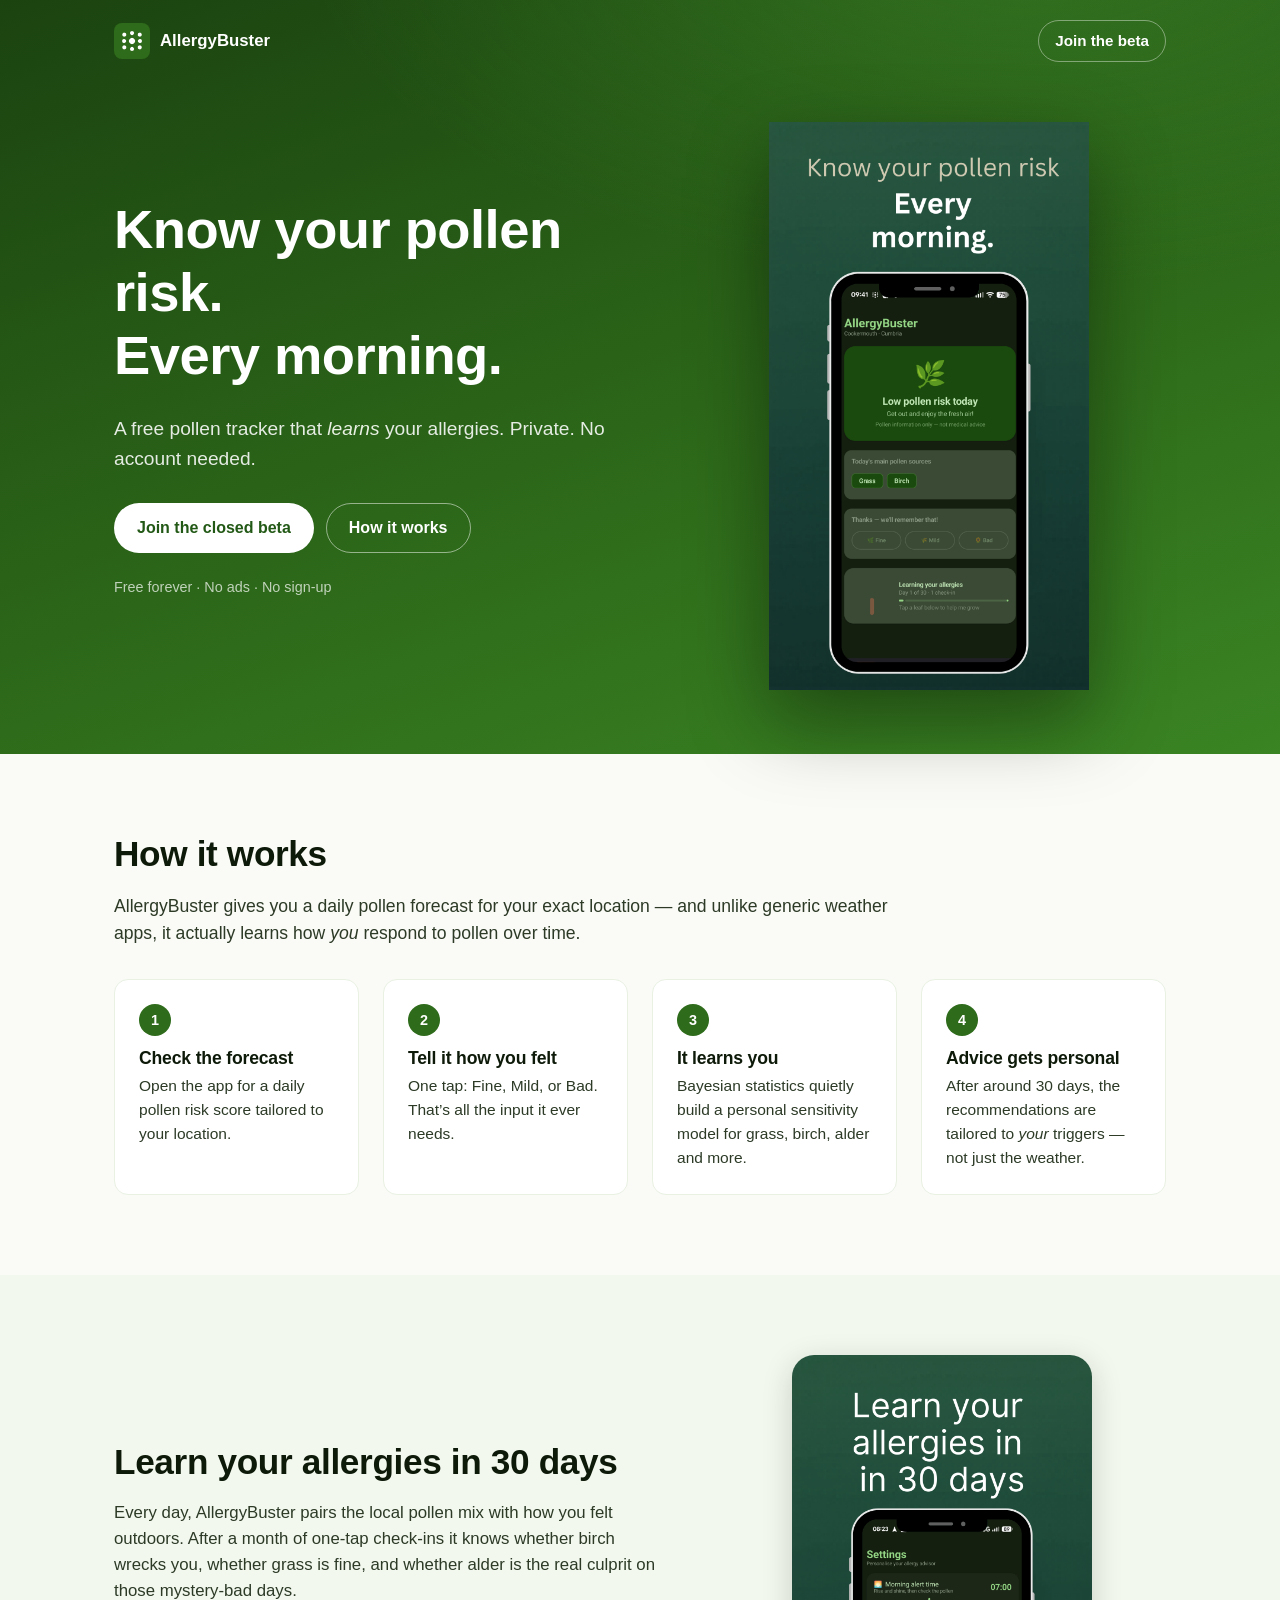
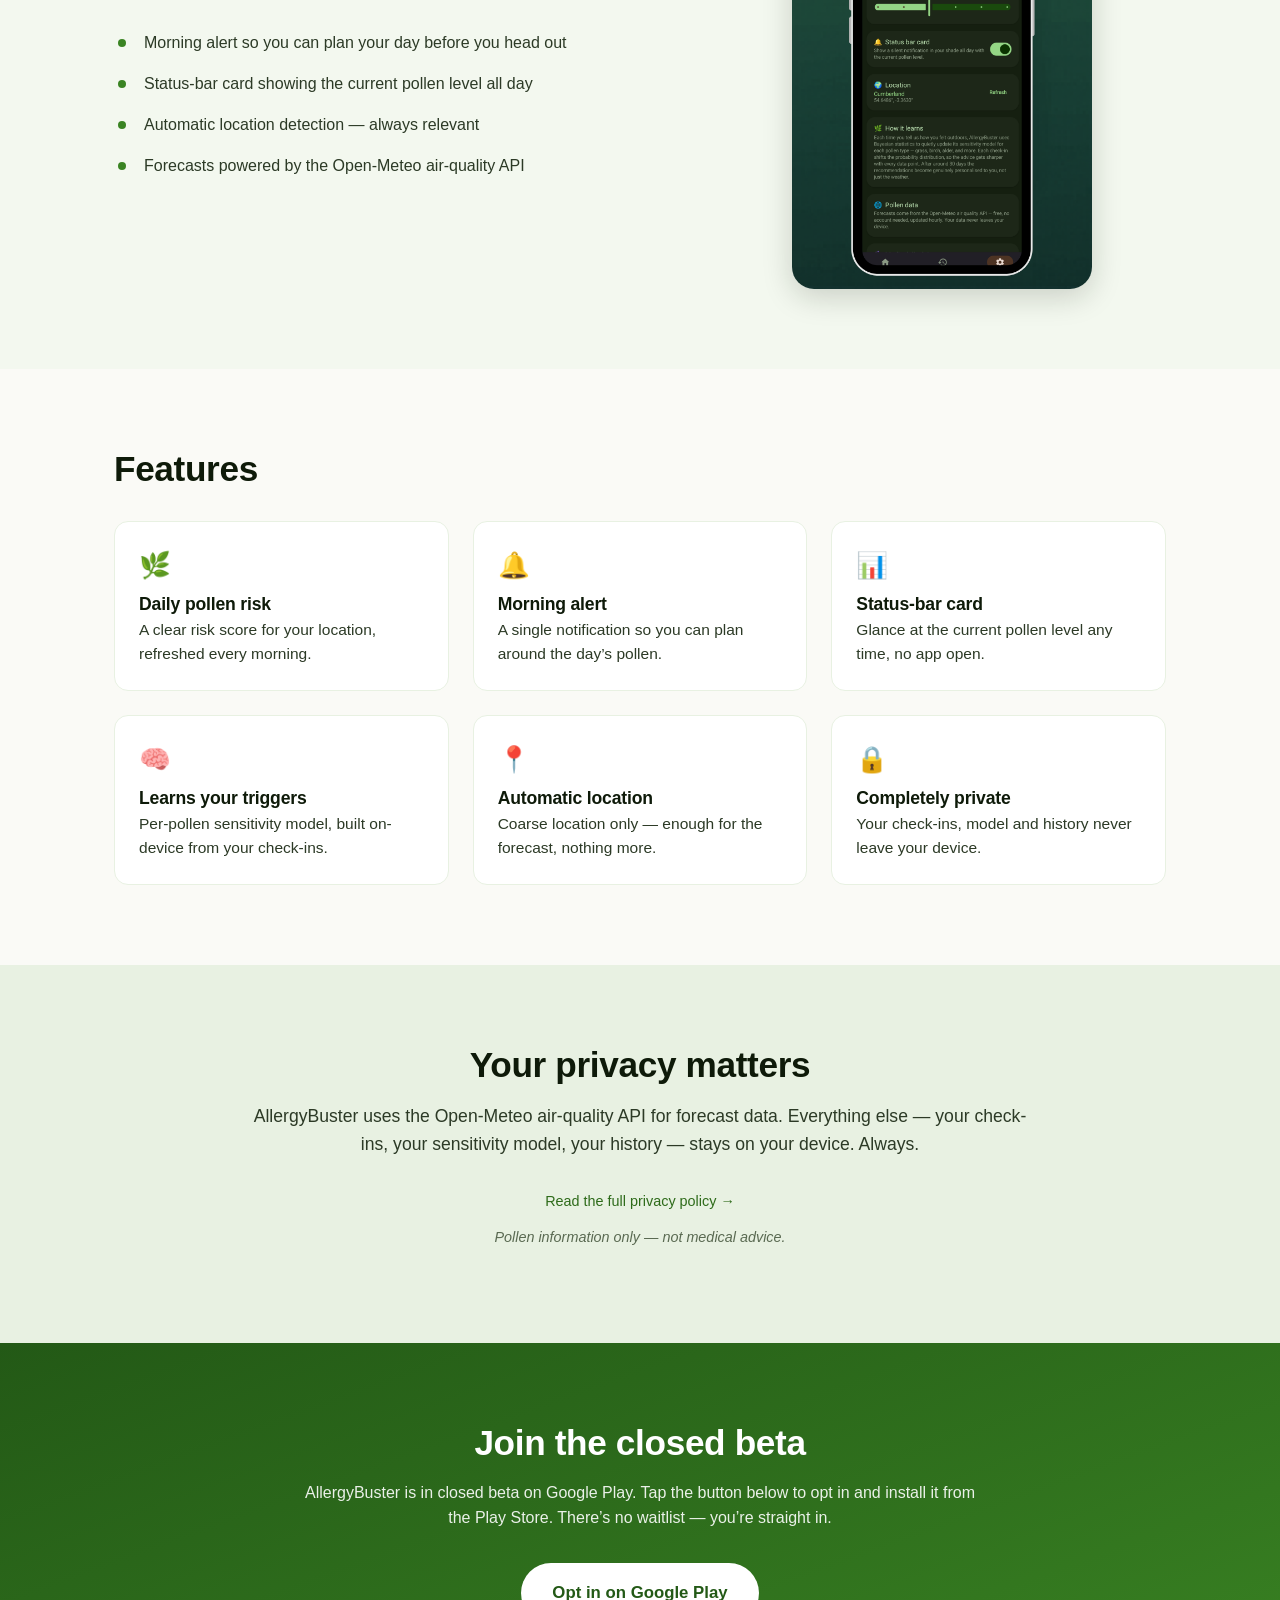
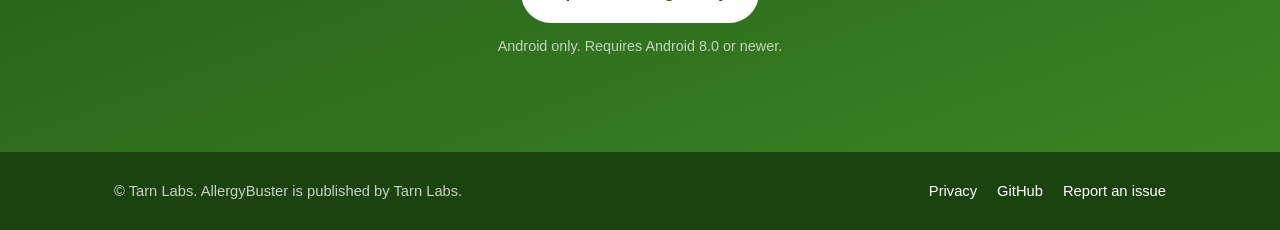
==== docs/index.html @ 89828f68 "Add GitHub Pages landing page for AllergyBuster A static site under docs/ advertising the app, with " ====
<!doctype html>
<html lang="en">
<head>
  <meta charset="utf-8">
  <meta name="viewport" content="width=device-width, initial-scale=1">
  <title>AllergyBuster — A pollen tracker that learns your allergies</title>
  <meta name="description" content="Free pollen tracker that learns your allergies. Private. No account needed.">

  <meta property="og:title" content="AllergyBuster">
  <meta property="og:description" content="Free pollen tracker that learns your allergies. Private. No account needed.">
  <meta property="og:image" content="images/feature_graphic.png">
  <meta property="og:type" content="website">
  <meta name="twitter:card" content="summary_large_image">

  <link rel="icon" type="image/png" href="images/icon.png">
  <link rel="apple-touch-icon" href="images/icon.png">
  <link rel="stylesheet" href="style.css">
</head>
<body>

<header class="hero">
  <nav class="nav">
    <a class="brand" href="#top">
      <img src="images/icon.png" alt="" width="36" height="36">
      <span>AllergyBuster</span>
    </a>
    <a class="nav-cta" href="#beta">Join the beta</a>
  </nav>

  <div class="hero-inner" id="top">
    <div class="hero-copy">
      <h1>Know your pollen risk.<br>Every morning.</h1>
      <p class="lede">
        A free pollen tracker that <em>learns</em> your allergies.
        Private. No account needed.
      </p>
      <div class="hero-cta">
        <a class="btn btn-primary" href="#beta">Join the closed beta</a>
        <a class="btn btn-ghost" href="#how">How it works</a>
      </div>
      <p class="hero-meta">Free forever &middot; No ads &middot; No sign-up</p>
    </div>

    <div class="hero-art">
      <img src="images/screenshot-forecast.png"
           alt="AllergyBuster home screen showing today's pollen risk"
           loading="eager">
    </div>
  </div>
</header>

<main>

  <section class="section" id="how">
    <div class="container">
      <h2>How it works</h2>
      <p class="section-lede">
        AllergyBuster gives you a daily pollen forecast for your exact location &mdash;
        and unlike generic weather apps, it actually learns how <em>you</em> respond to pollen over time.
      </p>

      <ol class="steps">
        <li>
          <span class="step-num">1</span>
          <h3>Check the forecast</h3>
          <p>Open the app for a daily pollen risk score tailored to your location.</p>
        </li>
        <li>
          <span class="step-num">2</span>
          <h3>Tell it how you felt</h3>
          <p>One tap: Fine, Mild, or Bad. That&rsquo;s all the input it ever needs.</p>
        </li>
        <li>
          <span class="step-num">3</span>
          <h3>It learns you</h3>
          <p>Bayesian statistics quietly build a personal sensitivity model for grass, birch, alder and more.</p>
        </li>
        <li>
          <span class="step-num">4</span>
          <h3>Advice gets personal</h3>
          <p>After around 30 days, the recommendations are tailored to <em>your</em> triggers &mdash; not just the weather.</p>
        </li>
      </ol>
    </div>
  </section>

  <section class="section section-alt">
    <div class="container two-col">
      <div class="two-col-copy">
        <h2>Learn your allergies in 30 days</h2>
        <p>
          Every day, AllergyBuster pairs the local pollen mix with how you felt outdoors.
          After a month of one-tap check-ins it knows whether birch wrecks you, whether grass
          is fine, and whether alder is the real culprit on those mystery-bad days.
        </p>
        <ul class="feature-list">
          <li>Morning alert so you can plan your day before you head out</li>
          <li>Status-bar card showing the current pollen level all day</li>
          <li>Automatic location detection &mdash; always relevant</li>
          <li>Forecasts powered by the Open-Meteo air-quality API</li>
        </ul>
      </div>
      <div class="two-col-art">
        <img src="images/screenshot-settings.png"
             alt="AllergyBuster settings screen with morning alert, status-bar card and location"
             loading="lazy">
      </div>
    </div>
  </section>

  <section class="section" id="features">
    <div class="container">
      <h2>Features</h2>
      <div class="features">
        <div class="feature">
          <div class="feature-icon" aria-hidden="true">&#127807;</div>
          <h3>Daily pollen risk</h3>
          <p>A clear risk score for your location, refreshed every morning.</p>
        </div>
        <div class="feature">
          <div class="feature-icon" aria-hidden="true">&#128276;</div>
          <h3>Morning alert</h3>
          <p>A single notification so you can plan around the day&rsquo;s pollen.</p>
        </div>
        <div class="feature">
          <div class="feature-icon" aria-hidden="true">&#128202;</div>
          <h3>Status-bar card</h3>
          <p>Glance at the current pollen level any time, no app open.</p>
        </div>
        <div class="feature">
          <div class="feature-icon" aria-hidden="true">&#129504;</div>
          <h3>Learns your triggers</h3>
          <p>Per-pollen sensitivity model, built on-device from your check-ins.</p>
        </div>
        <div class="feature">
          <div class="feature-icon" aria-hidden="true">&#128205;</div>
          <h3>Automatic location</h3>
          <p>Coarse location only &mdash; enough for the forecast, nothing more.</p>
        </div>
        <div class="feature">
          <div class="feature-icon" aria-hidden="true">&#128274;</div>
          <h3>Completely private</h3>
          <p>Your check-ins, model and history never leave your device.</p>
        </div>
      </div>
    </div>
  </section>

  <section class="section section-privacy">
    <div class="container">
      <h2>Your privacy matters</h2>
      <p class="section-lede">
        AllergyBuster uses the Open-Meteo air-quality API for forecast data.
        Everything else &mdash; your check-ins, your sensitivity model, your history &mdash;
        stays on your device. Always.
      </p>
      <p class="fineprint">
        <a href="privacy.html">Read the full privacy policy &rarr;</a>
      </p>
      <p class="fineprint disclaimer">
        Pollen information only &mdash; not medical advice.
      </p>
    </div>
  </section>

  <section class="section section-cta" id="beta">
    <div class="container container-narrow">
      <h2>Join the closed beta</h2>
      <p>
        AllergyBuster is in closed beta on Google Play. Tap the button below to opt in
        and install it from the Play Store. There&rsquo;s no waitlist &mdash; you&rsquo;re straight in.
      </p>
      <p class="cta-buttons">
        <a class="btn btn-primary btn-large"
           href="https://play.google.com/apps/testing/com.tarnlabs.allergybuster"
           rel="noopener">
          Opt in on Google Play
        </a>
      </p>
      <p class="fineprint">
        Android only. Requires Android 8.0 or newer.
      </p>
    </div>
  </section>

</main>

<footer class="footer">
  <div class="container footer-inner">
    <p>&copy; Tarn Labs. AllergyBuster is published by Tarn Labs.</p>
    <ul class="footer-links">
      <li><a href="privacy.html">Privacy</a></li>
      <li><a href="https://github.com/DRourke-87/allergybuster" rel="noopener">GitHub</a></li>
      <li><a href="https://github.com/DRourke-87/allergybuster/issues" rel="noopener">Report an issue</a></li>
    </ul>
  </div>
</footer>

</body>
</html>
---- docs/style.css ----
/* AllergyBuster landing page */

:root {
  --green-900: #1b4310;
  --green-800: #235916;
  --green-700: #2e6b1a;
  --green-600: #3a8423;
  --green-500: #4ea534;
  --green-100: #e8f1e2;
  --green-50:  #f3f8ef;
  --ink-900:   #0e1a09;
  --ink-700:   #2c3a26;
  --ink-500:   #5a6a52;
  --ink-300:   #aab3a4;
  --cream:     #fafaf6;
  --white:     #ffffff;
  --radius:    14px;
  --shadow:    0 8px 30px rgba(14, 26, 9, 0.18);
  --maxw:      1100px;
  --font:      -apple-system, BlinkMacSystemFont, "Segoe UI", Roboto, "Helvetica Neue", Arial, sans-serif;
}

* { box-sizing: border-box; }

html, body {
  margin: 0;
  padding: 0;
  font-family: var(--font);
  color: var(--ink-900);
  background: var(--cream);
  line-height: 1.55;
  -webkit-font-smoothing: antialiased;
  text-rendering: optimizeLegibility;
}

img { max-width: 100%; height: auto; display: block; }

a { color: var(--green-700); text-decoration: none; }
a:hover { text-decoration: underline; }

h1, h2, h3 {
  font-weight: 700;
  line-height: 1.15;
  margin: 0 0 0.5em;
  color: var(--ink-900);
  letter-spacing: -0.01em;
}

h1 { font-size: clamp(2.1rem, 4.5vw, 3.4rem); }
h2 { font-size: clamp(1.6rem, 3vw, 2.2rem); }
h3 { font-size: 1.1rem; }

p { margin: 0 0 1em; }

.container {
  max-width: var(--maxw);
  margin: 0 auto;
  padding: 0 24px;
}
.container-narrow { max-width: 720px; }

/* ---------- Hero ---------- */

.hero {
  background:
    radial-gradient(1200px 600px at 80% -10%, rgba(78, 165, 52, 0.35), transparent 60%),
    linear-gradient(160deg, var(--green-900) 0%, var(--green-700) 60%, var(--green-600) 100%);
  color: var(--white);
  padding-bottom: 64px;
}

.nav {
  max-width: var(--maxw);
  margin: 0 auto;
  padding: 20px 24px;
  display: flex;
  align-items: center;
  justify-content: space-between;
}

.brand {
  color: var(--white);
  font-weight: 700;
  display: inline-flex;
  align-items: center;
  gap: 10px;
  font-size: 1.05rem;
}
.brand img { border-radius: 8px; }
.brand:hover { text-decoration: none; }

.nav-cta {
  color: var(--white);
  border: 1px solid rgba(255,255,255,0.4);
  padding: 8px 16px;
  border-radius: 999px;
  font-weight: 600;
  font-size: 0.95rem;
  transition: background 0.15s ease;
}
.nav-cta:hover { background: rgba(255,255,255,0.12); text-decoration: none; }

.hero-inner {
  max-width: var(--maxw);
  margin: 0 auto;
  padding: 40px 24px 0;
  display: grid;
  grid-template-columns: 1.05fr 0.95fr;
  gap: 56px;
  align-items: center;
}

.hero-copy h1 { color: var(--white); }
.hero-copy em { font-style: italic; color: var(--green-100); }

.lede {
  font-size: 1.2rem;
  color: rgba(255,255,255,0.88);
  margin-top: 1rem;
  margin-bottom: 1.8rem;
  max-width: 32em;
}

.hero-cta {
  display: flex;
  flex-wrap: wrap;
  gap: 12px;
}

.hero-meta {
  margin-top: 1.4rem;
  font-size: 0.9rem;
  color: rgba(255,255,255,0.7);
}

.hero-art img {
  max-width: 320px;
  margin: 0 auto;
  filter: drop-shadow(0 30px 40px rgba(0,0,0,0.4));
}

/* ---------- Buttons ---------- */

.btn {
  display: inline-block;
  font-weight: 600;
  font-size: 1rem;
  padding: 12px 22px;
  border-radius: 999px;
  border: 1px solid transparent;
  transition: transform 0.05s ease, background 0.15s ease, border-color 0.15s ease;
  white-space: nowrap;
}
.btn:hover { text-decoration: none; transform: translateY(-1px); }
.btn:active { transform: translateY(0); }

.btn-primary {
  background: var(--white);
  color: var(--green-800);
}
.btn-primary:hover { background: var(--green-50); }

.btn-ghost {
  background: transparent;
  color: var(--white);
  border-color: rgba(255,255,255,0.5);
}
.btn-ghost:hover { background: rgba(255,255,255,0.1); }

.btn-large { padding: 16px 30px; font-size: 1.05rem; }

/* ---------- Sections ---------- */

.section {
  padding: 80px 0;
}
.section-alt {
  background: var(--green-50);
}
.section-privacy {
  background: var(--green-100);
  text-align: center;
}
.section-cta {
  background: linear-gradient(160deg, var(--green-800), var(--green-600));
  color: var(--white);
  text-align: center;
}
.section-cta h2 { color: var(--white); }
.section-cta p { color: rgba(255,255,255,0.9); }
.section-cta .fineprint { color: rgba(255,255,255,0.7); }

.section-lede {
  font-size: 1.1rem;
  color: var(--ink-700);
  max-width: 44em;
  margin-bottom: 2rem;
}
.section-privacy .section-lede {
  margin-left: auto;
  margin-right: auto;
}

/* ---------- Steps ---------- */

.steps {
  list-style: none;
  padding: 0;
  margin: 32px 0 0;
  display: grid;
  grid-template-columns: repeat(4, 1fr);
  gap: 24px;
}
.steps li {
  background: var(--white);
  border-radius: var(--radius);
  padding: 24px;
  border: 1px solid var(--green-100);
}
.step-num {
  display: inline-flex;
  align-items: center;
  justify-content: center;
  width: 32px;
  height: 32px;
  border-radius: 50%;
  background: var(--green-700);
  color: var(--white);
  font-weight: 700;
  font-size: 0.9rem;
  margin-bottom: 12px;
}
.steps h3 { margin-bottom: 6px; }
.steps p { color: var(--ink-700); margin-bottom: 0; font-size: 0.97rem; }

/* ---------- Two-col ---------- */

.two-col {
  display: grid;
  grid-template-columns: 1.1fr 0.9fr;
  gap: 56px;
  align-items: center;
}
.two-col-copy p { color: var(--ink-700); font-size: 1.05rem; }
.two-col-art img {
  max-width: 300px;
  margin: 0 auto;
  border-radius: 22px;
  box-shadow: var(--shadow);
}

.feature-list {
  padding-left: 0;
  list-style: none;
  margin-top: 1.2rem;
}
.feature-list li {
  position: relative;
  padding: 8px 0 8px 30px;
  color: var(--ink-700);
}
.feature-list li::before {
  content: "";
  position: absolute;
  left: 4px;
  top: 16px;
  width: 8px;
  height: 8px;
  border-radius: 50%;
  background: var(--green-600);
}

/* ---------- Features grid ---------- */

.features {
  display: grid;
  grid-template-columns: repeat(3, 1fr);
  gap: 24px;
  margin-top: 32px;
}
.feature {
  background: var(--white);
  border-radius: var(--radius);
  padding: 24px;
  border: 1px solid var(--green-100);
}
.feature-icon {
  font-size: 1.6rem;
  margin-bottom: 8px;
}
.feature h3 { margin-bottom: 4px; }
.feature p { color: var(--ink-700); margin-bottom: 0; font-size: 0.97rem; }

/* ---------- CTA ---------- */

.cta-buttons {
  margin: 32px 0 12px;
}

.fineprint {
  font-size: 0.9rem;
  color: var(--ink-500);
}
.disclaimer { font-style: italic; margin-top: 8px; }

/* ---------- Footer ---------- */

.footer {
  background: var(--green-900);
  color: rgba(255,255,255,0.75);
  padding: 28px 0;
  font-size: 0.92rem;
}
.footer a { color: var(--white); }
.footer-inner {
  display: flex;
  flex-wrap: wrap;
  gap: 12px 24px;
  justify-content: space-between;
  align-items: center;
}
.footer p { margin: 0; }
.footer-links {
  list-style: none;
  display: flex;
  gap: 20px;
  margin: 0;
  padding: 0;
}

/* ---------- Privacy page ---------- */

.doc {
  max-width: 760px;
  margin: 0 auto;
  padding: 64px 24px;
}
.doc h1 { font-size: 2rem; }
.doc h2 {
  font-size: 1.3rem;
  margin-top: 2rem;
}
.doc table {
  width: 100%;
  border-collapse: collapse;
  margin: 1rem 0 1.5rem;
  font-size: 0.96rem;
}
.doc th, .doc td {
  text-align: left;
  padding: 10px 12px;
  border-bottom: 1px solid var(--green-100);
  vertical-align: top;
}
.doc th { background: var(--green-50); }
.doc-back {
  display: inline-flex;
  align-items: center;
  gap: 6px;
  margin-bottom: 24px;
  font-size: 0.95rem;
}

/* ---------- Responsive ---------- */

@media (max-width: 880px) {
  .hero-inner {
    grid-template-columns: 1fr;
    gap: 32px;
    padding-top: 24px;
  }
  .hero-art img { max-width: 260px; }

  .two-col {
    grid-template-columns: 1fr;
    gap: 32px;
  }
  .two-col-art { order: -1; }
  .two-col-art img { max-width: 240px; }

  .steps { grid-template-columns: repeat(2, 1fr); }
  .features { grid-template-columns: repeat(2, 1fr); }

  .section { padding: 56px 0; }
}

@media (max-width: 520px) {
  .steps { grid-template-columns: 1fr; }
  .features { grid-template-columns: 1fr; }
  .nav-cta { display: none; }
  .hero-cta .btn { flex: 1; text-align: center; }
}
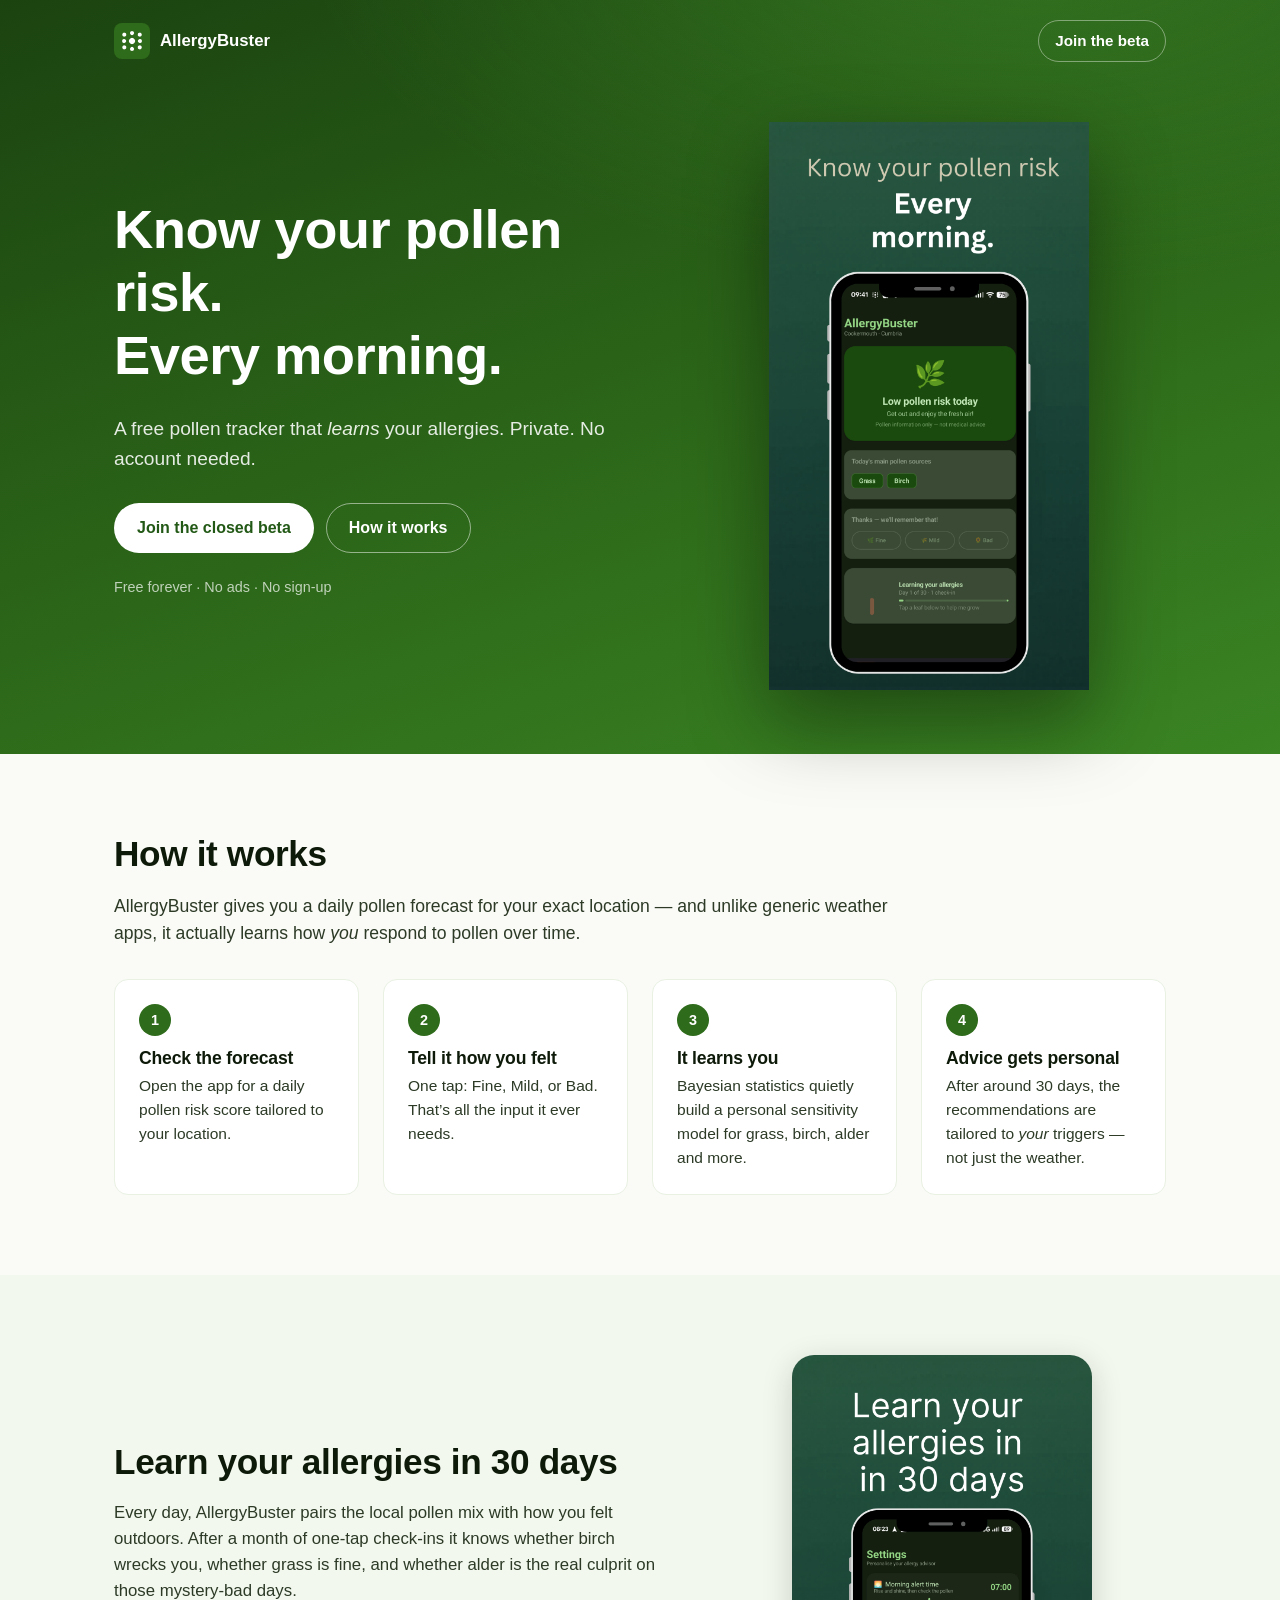
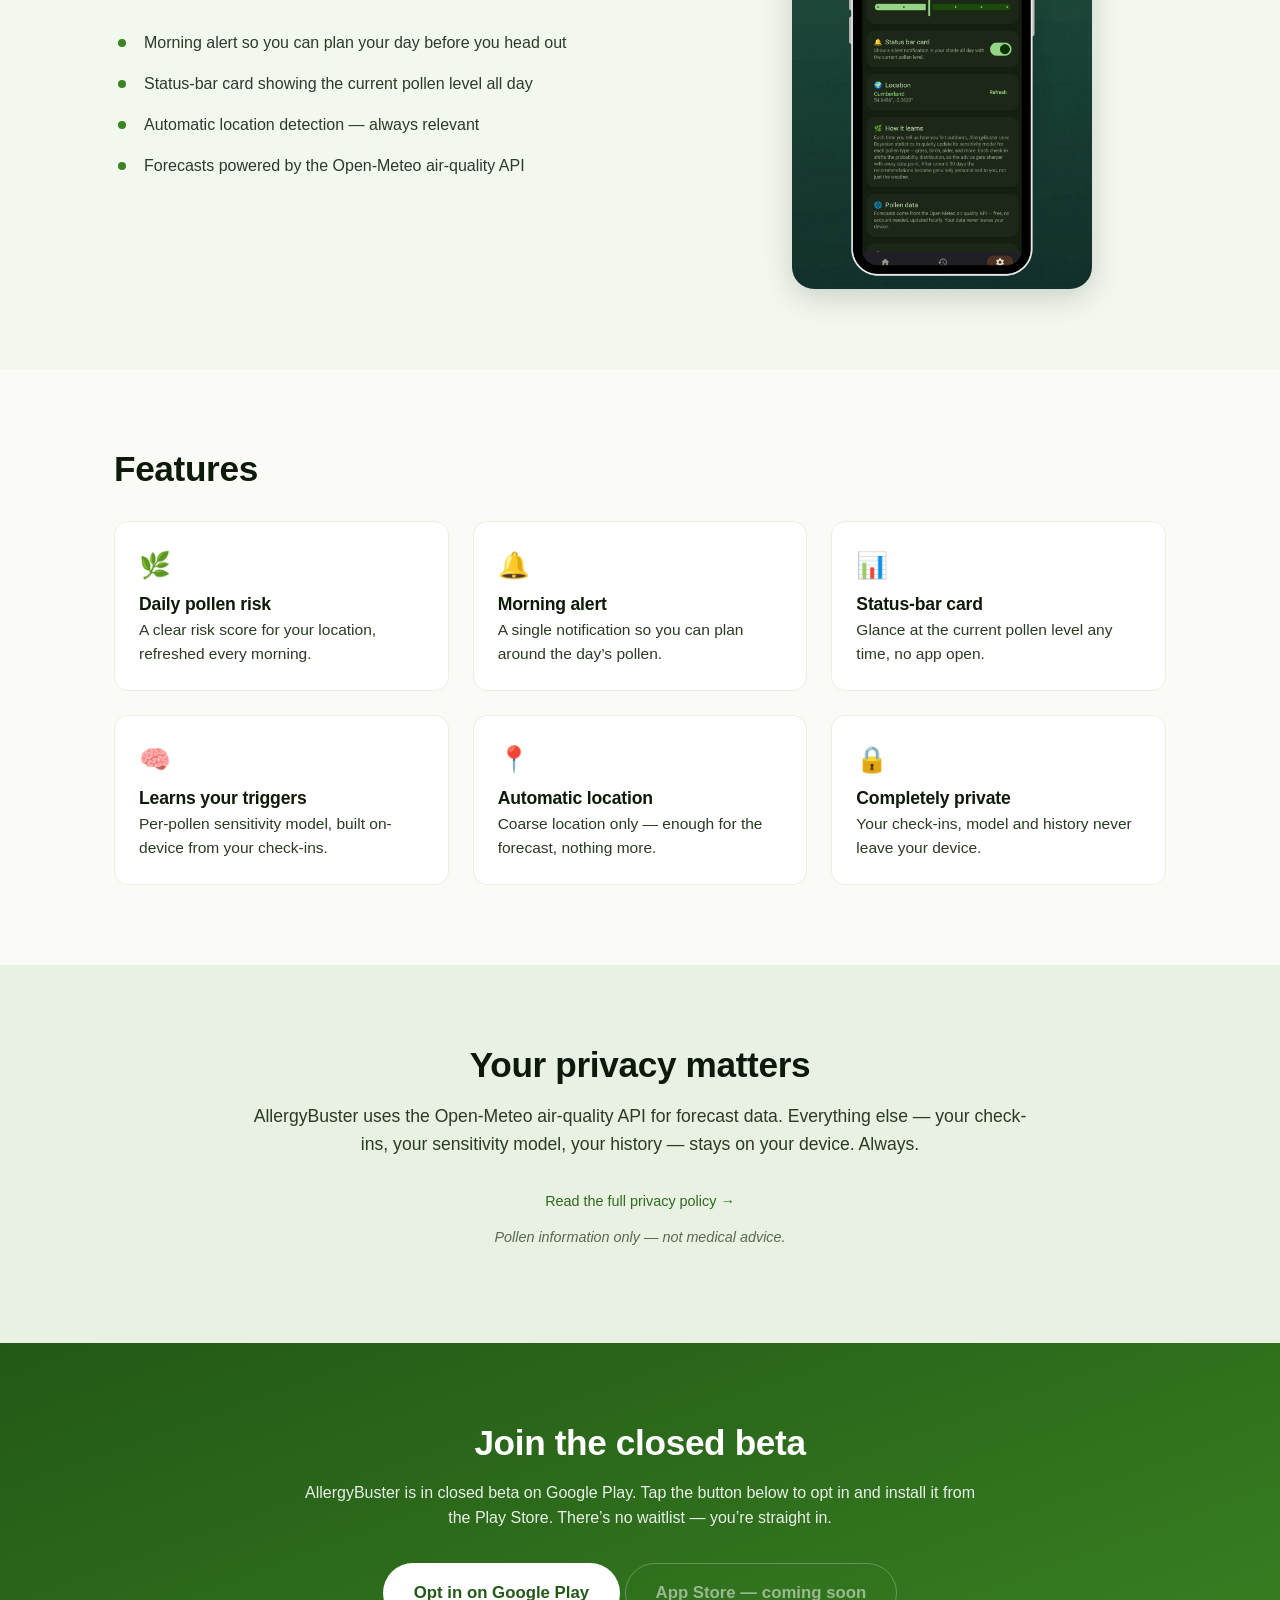
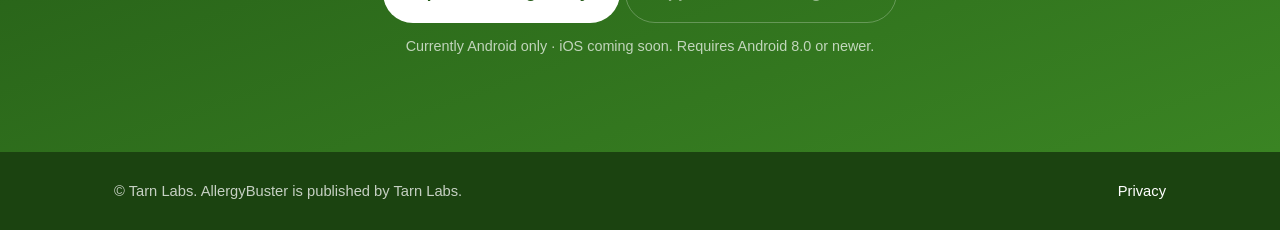
==== commit d91fb039: "Add App Store coming soon placeholder and remove GitHub links from footer Adds a disabled App Store " ====
--- a/docs/index.html
+++ b/docs/index.html
@@ -155,7 +155,7 @@
         stays on your device. Always.
       </p>
       <p class="fineprint">
-        <a href="privacy.html">Read the full privacy policy &rarr;</a>
+        <a href="PRIVACY.html">Read the full privacy policy &rarr;</a>
       </p>
       <p class="fineprint disclaimer">
         Pollen information only &mdash; not medical advice.
@@ -176,9 +176,12 @@
            rel="noopener">
           Opt in on Google Play
         </a>
+        <span class="btn btn-ghost btn-large btn-disabled" aria-disabled="true">
+          App Store &mdash; coming soon
+        </span>
       </p>
       <p class="fineprint">
-        Android only. Requires Android 8.0 or newer.
+        Currently Android only &middot; iOS coming soon. Requires Android 8.0 or newer.
       </p>
     </div>
   </section>
@@ -189,9 +192,7 @@
   <div class="container footer-inner">
     <p>&copy; Tarn Labs. AllergyBuster is published by Tarn Labs.</p>
     <ul class="footer-links">
-      <li><a href="privacy.html">Privacy</a></li>
-      <li><a href="https://github.com/DRourke-87/allergybuster" rel="noopener">GitHub</a></li>
-      <li><a href="https://github.com/DRourke-87/allergybuster/issues" rel="noopener">Report an issue</a></li>
+      <li><a href="PRIVACY.html">Privacy</a></li>
     </ul>
   </div>
 </footer>
--- a/docs/style.css
+++ b/docs/style.css
@@ -169,6 +169,12 @@
 
 .btn-large { padding: 16px 30px; font-size: 1.05rem; }
 
+.btn-disabled {
+  opacity: 0.5;
+  cursor: default;
+  pointer-events: none;
+}
+
 /* ---------- Sections ---------- */
 
 .section {
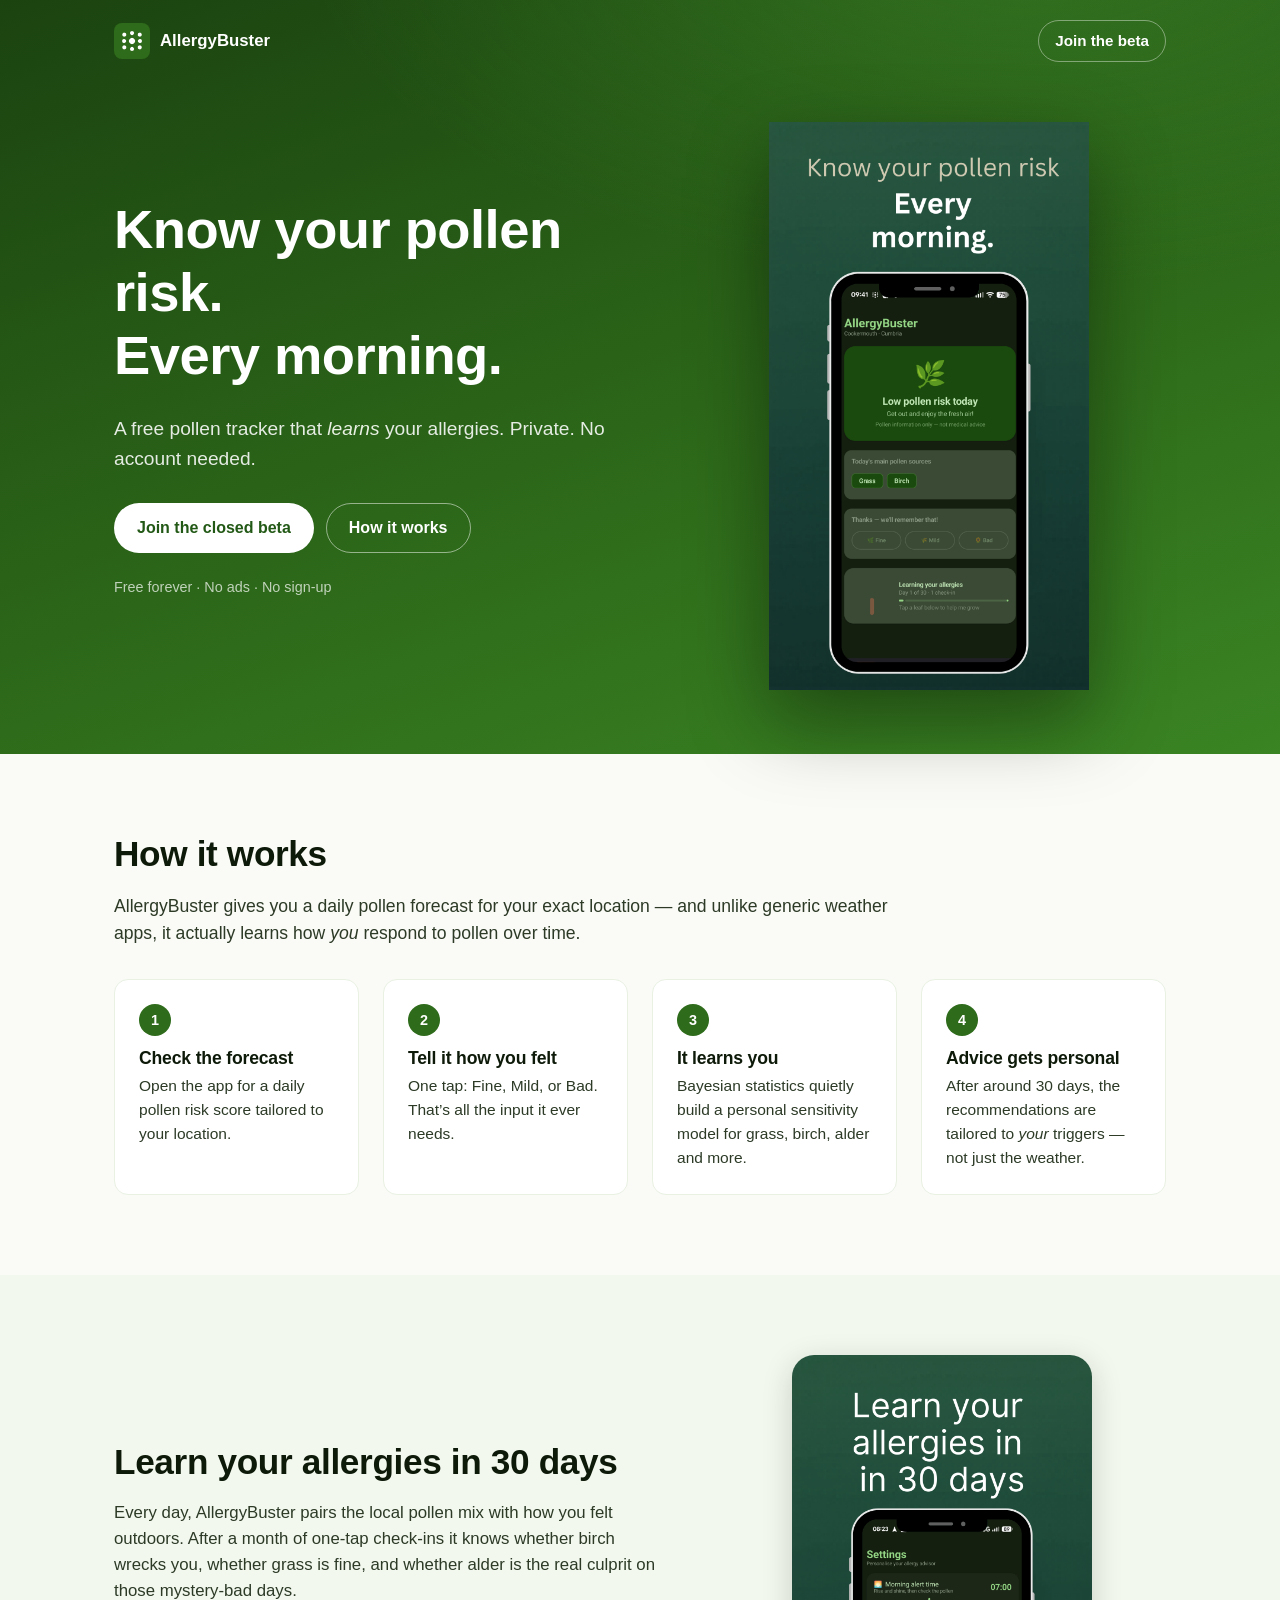
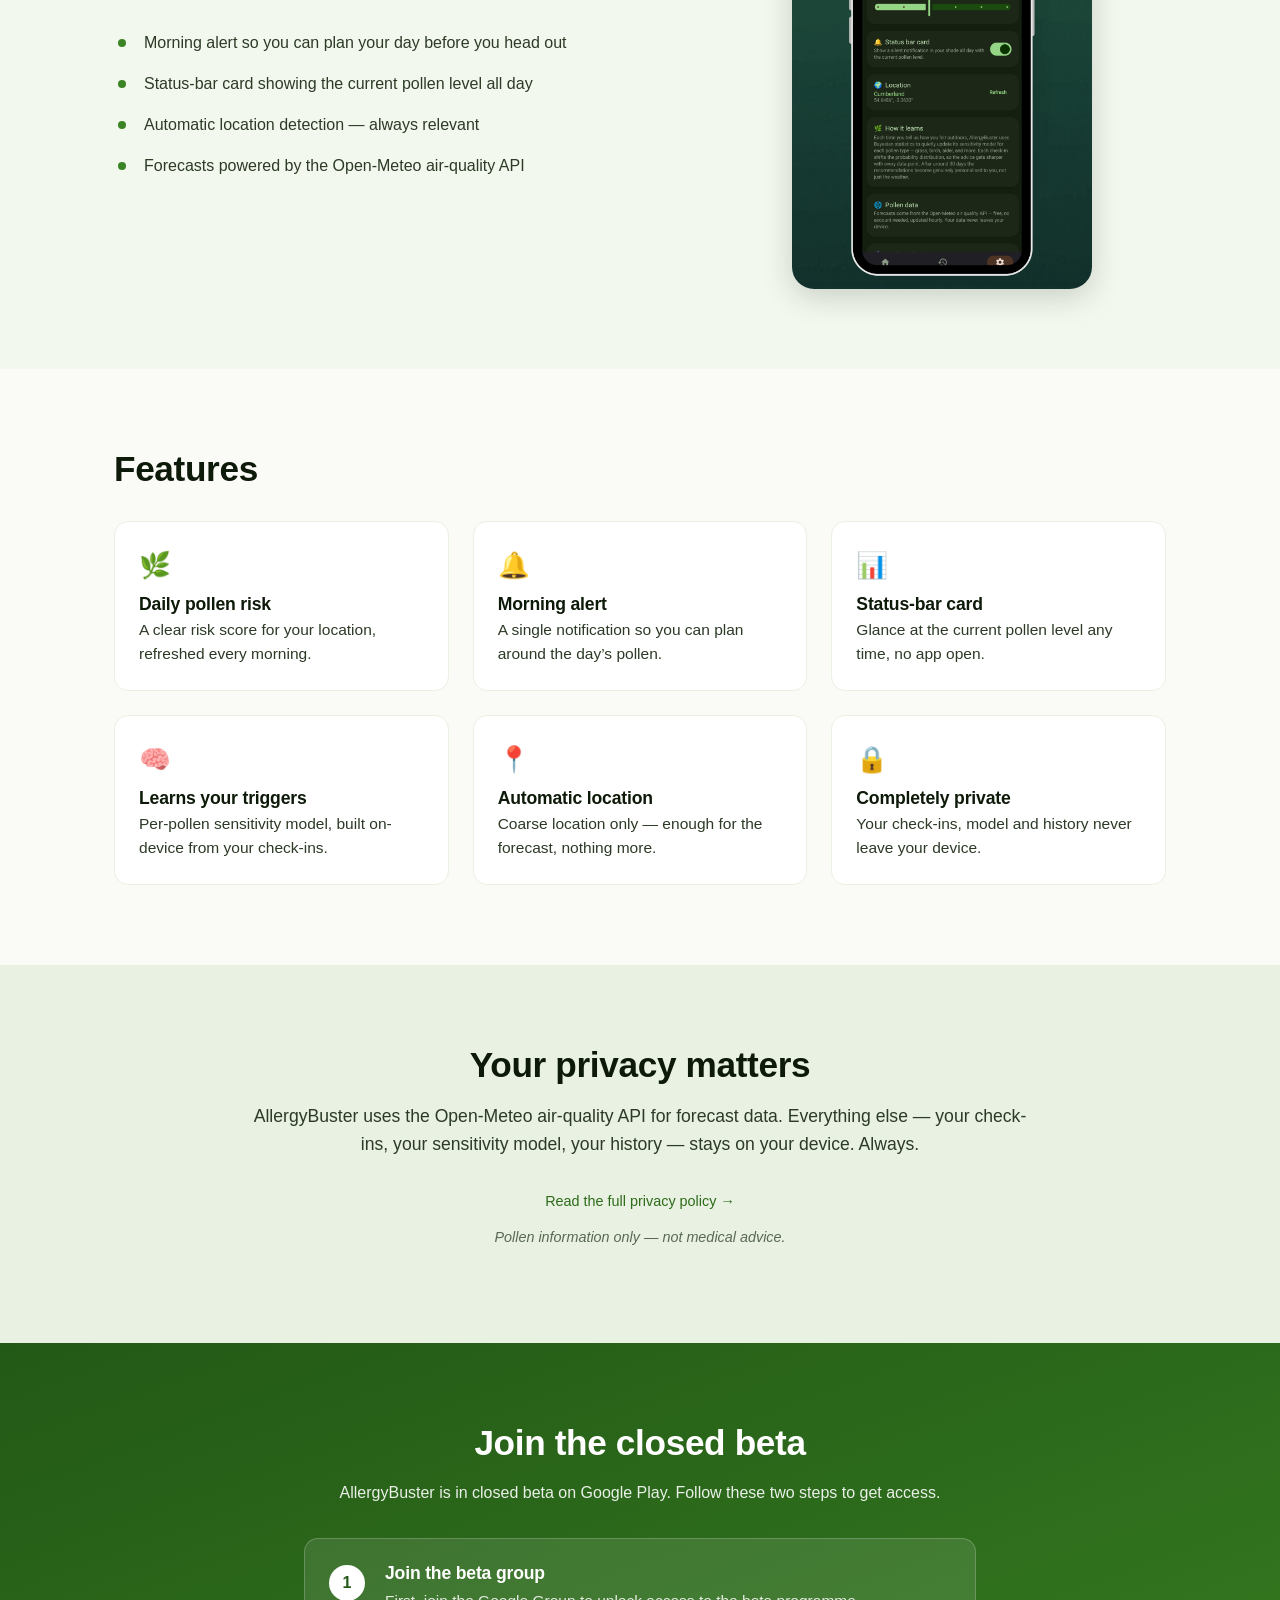
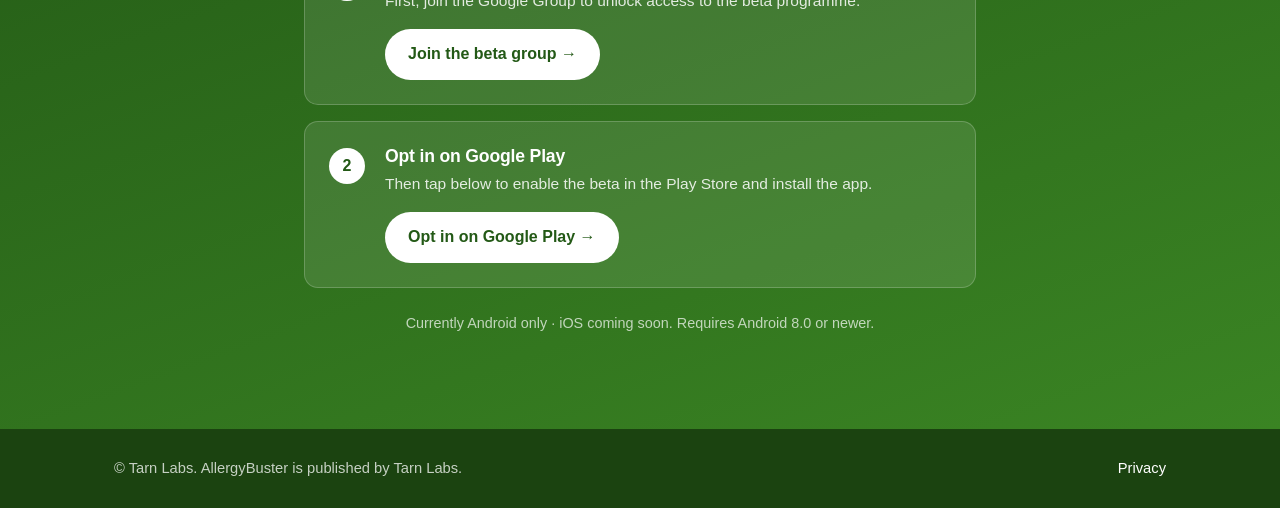
==== commit b420d8ad: "Replace single Play beta button with two-stage opt-in flow Users must join the Google Group before t" ====
--- a/docs/index.html
+++ b/docs/index.html
@@ -167,19 +167,34 @@
     <div class="container container-narrow">
       <h2>Join the closed beta</h2>
       <p>
-        AllergyBuster is in closed beta on Google Play. Tap the button below to opt in
-        and install it from the Play Store. There&rsquo;s no waitlist &mdash; you&rsquo;re straight in.
-      </p>
-      <p class="cta-buttons">
-        <a class="btn btn-primary btn-large"
-           href="https://play.google.com/apps/testing/com.tarnlabs.allergybuster"
-           rel="noopener">
-          Opt in on Google Play
-        </a>
-        <span class="btn btn-ghost btn-large btn-disabled" aria-disabled="true">
-          App Store &mdash; coming soon
-        </span>
-      </p>
+        AllergyBuster is in closed beta on Google Play. Follow these two steps to get access.
+      </p>
+      <ol class="beta-steps">
+        <li class="beta-step">
+          <span class="beta-step-num">1</span>
+          <div class="beta-step-body">
+            <h3>Join the beta group</h3>
+            <p>First, join the Google Group to unlock access to the beta programme.</p>
+            <a class="btn btn-primary"
+               href="https://groups.google.com/u/0/g/allergybusterbeta"
+               rel="noopener">
+              Join the beta group &rarr;
+            </a>
+          </div>
+        </li>
+        <li class="beta-step">
+          <span class="beta-step-num">2</span>
+          <div class="beta-step-body">
+            <h3>Opt in on Google Play</h3>
+            <p>Then tap below to enable the beta in the Play Store and install the app.</p>
+            <a class="btn btn-primary"
+               href="https://play.google.com/apps/testing/com.tarnlabs.allergybuster"
+               rel="noopener">
+              Opt in on Google Play &rarr;
+            </a>
+          </div>
+        </li>
+      </ol>
       <p class="fineprint">
         Currently Android only &middot; iOS coming soon. Requires Android 8.0 or newer.
       </p>
--- a/docs/style.css
+++ b/docs/style.css
@@ -367,6 +367,54 @@
   font-size: 0.95rem;
 }
 
+/* ---------- Beta steps ---------- */
+
+.beta-steps {
+  list-style: none;
+  padding: 0;
+  margin: 32px 0 24px;
+  display: flex;
+  flex-direction: column;
+  gap: 16px;
+  text-align: left;
+}
+
+.beta-step {
+  display: flex;
+  gap: 20px;
+  align-items: flex-start;
+  background: rgba(255,255,255,0.1);
+  border: 1px solid rgba(255,255,255,0.2);
+  border-radius: var(--radius);
+  padding: 24px;
+}
+
+.beta-step-num {
+  display: inline-flex;
+  align-items: center;
+  justify-content: center;
+  width: 36px;
+  height: 36px;
+  border-radius: 50%;
+  background: var(--white);
+  color: var(--green-800);
+  font-weight: 700;
+  font-size: 1rem;
+  flex-shrink: 0;
+  margin-top: 2px;
+}
+
+.beta-step-body h3 {
+  color: var(--white);
+  margin-bottom: 6px;
+}
+
+.beta-step-body p {
+  color: rgba(255,255,255,0.85);
+  font-size: 0.97rem;
+  margin-bottom: 16px;
+}
+
 /* ---------- Responsive ---------- */
 
 @media (max-width: 880px) {
